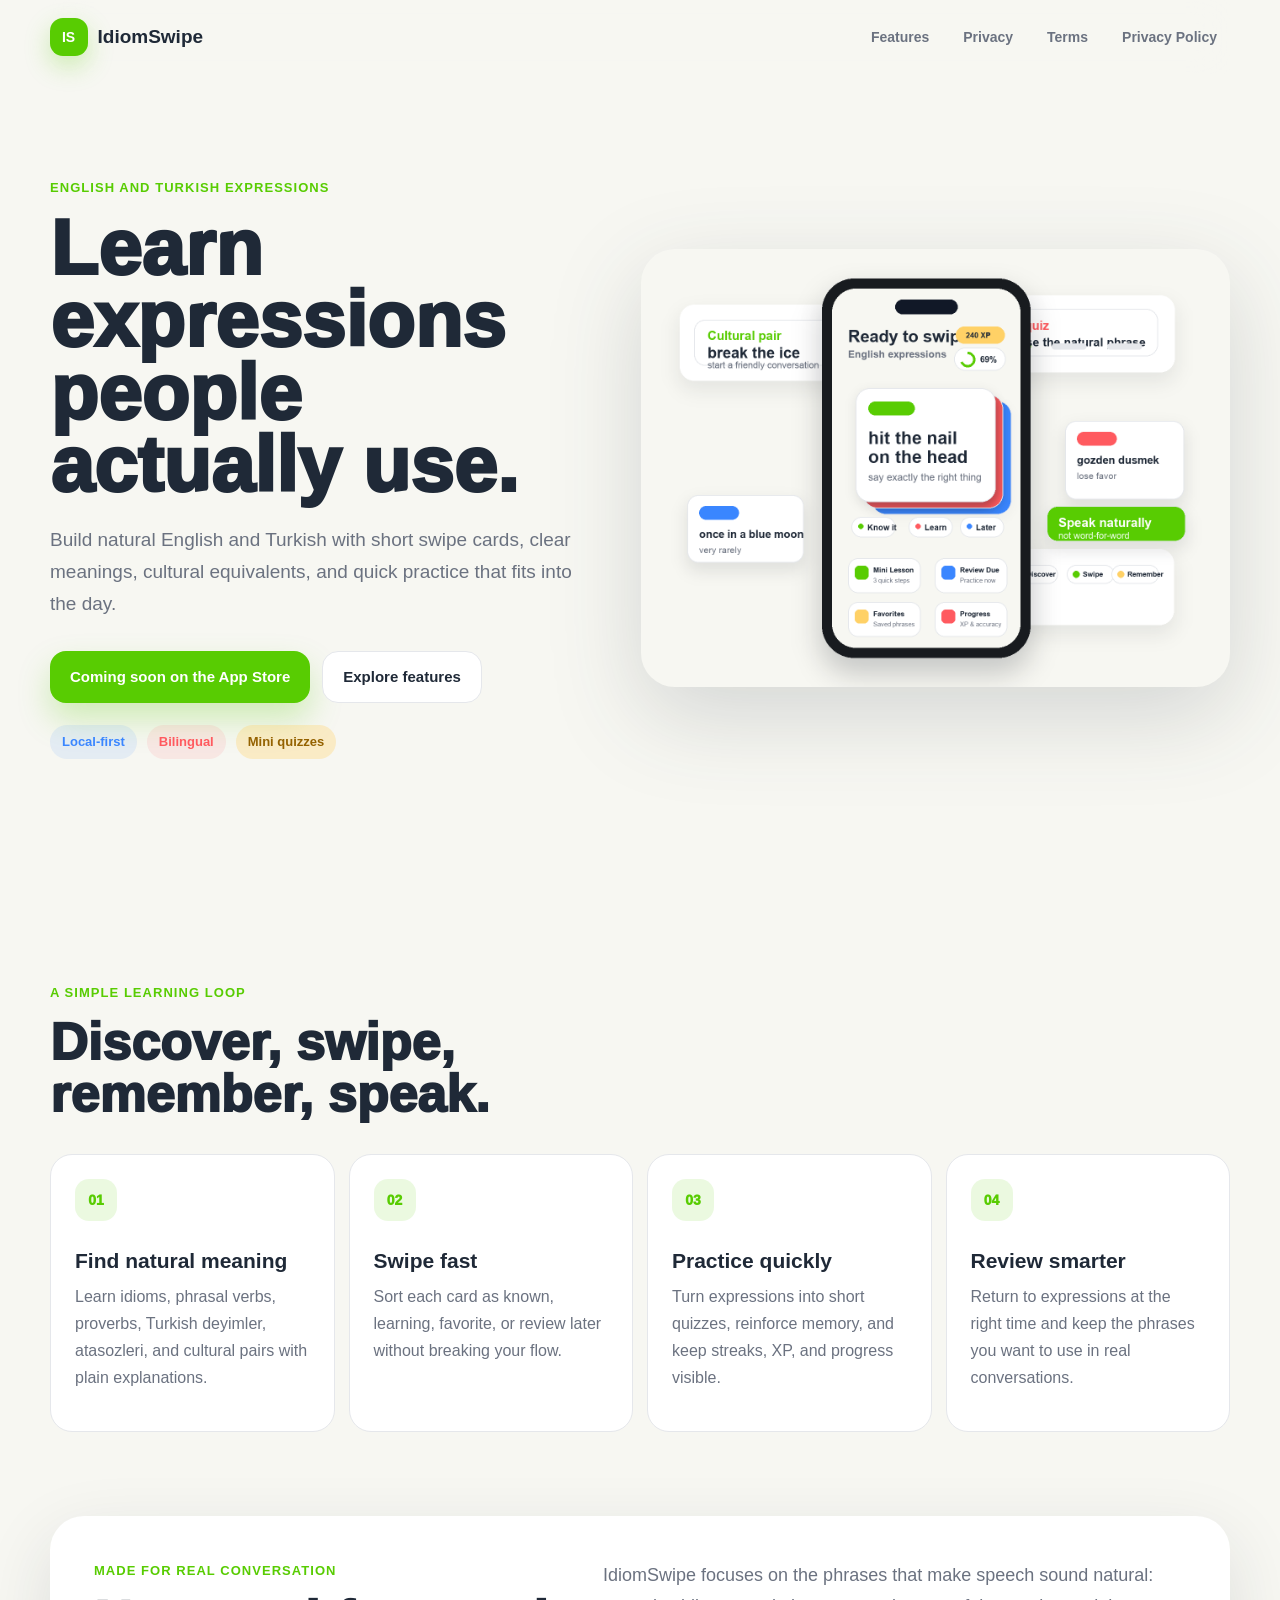
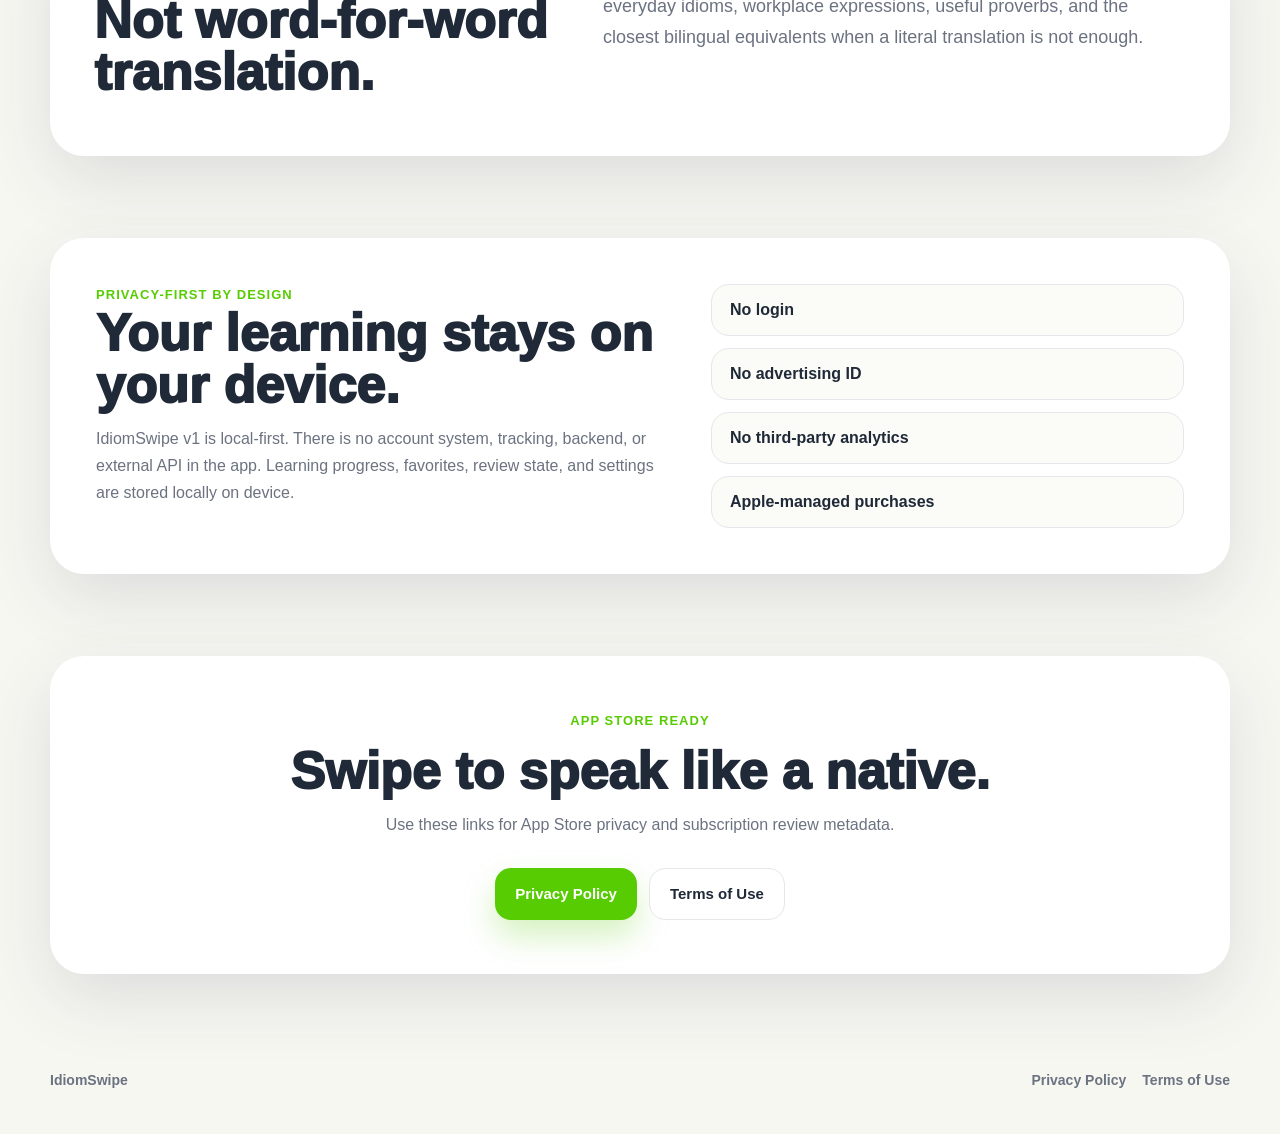
==== index.html @ c5d2aee6 "Initial commit" ====
<!doctype html>
<html lang="en">
<head>
  <meta charset="utf-8">
  <meta name="viewport" content="width=device-width, initial-scale=1">
  <title>IdiomSwipe - Learn expressions people actually use</title>
  <meta name="description" content="IdiomSwipe helps you learn English and Turkish idioms, phrasal verbs, proverbs, and cultural equivalents with fast swipe cards and mini quizzes.">
  <meta property="og:title" content="IdiomSwipe">
  <meta property="og:description" content="Swipe through real English and Turkish expressions, practice with mini quizzes, and remember what matters.">
  <meta property="og:image" content="assets/idiomswipe-product-shot.png">
  <link rel="stylesheet" href="styles.css">
</head>
<body>
  <header class="site-header">
    <a class="brand" href="index.html" aria-label="IdiomSwipe home">
      <span class="brand-mark">IS</span>
      <span>IdiomSwipe</span>
    </a>
    <button class="menu-button" type="button" aria-label="Open menu" aria-expanded="false" data-menu-button>
      <span></span>
      <span></span>
    </button>
    <nav class="site-nav" data-nav>
      <a href="#features">Features</a>
      <a href="#privacy">Privacy</a>
      <a href="terms.html">Terms</a>
      <a href="privacy.html">Privacy Policy</a>
    </nav>
  </header>

  <main>
    <section class="hero">
      <div class="hero-copy">
        <p class="eyebrow">English and Turkish expressions</p>
        <h1>Learn expressions people actually use.</h1>
        <p class="hero-text">Build natural English and Turkish with short swipe cards, clear meanings, cultural equivalents, and quick practice that fits into the day.</p>
        <div class="hero-actions">
          <a class="primary-link" href="#download">Coming soon on the App Store</a>
          <a class="secondary-link" href="#features">Explore features</a>
        </div>
        <div class="proof-row" aria-label="Product highlights">
          <span>Local-first</span>
          <span>Bilingual</span>
          <span>Mini quizzes</span>
        </div>
      </div>
      <figure class="hero-media">
        <img src="assets/idiomswipe-product-shot.png" alt="IdiomSwipe app preview with swipe cards, progress, and mini lessons">
      </figure>
    </section>

    <section class="journey" id="features" aria-labelledby="features-title">
      <div class="section-heading">
        <p class="eyebrow">A simple learning loop</p>
        <h2 id="features-title">Discover, swipe, remember, speak.</h2>
      </div>
      <div class="journey-grid">
        <article>
          <span class="step">01</span>
          <h3>Find natural meaning</h3>
          <p>Learn idioms, phrasal verbs, proverbs, Turkish deyimler, atasozleri, and cultural pairs with plain explanations.</p>
        </article>
        <article>
          <span class="step">02</span>
          <h3>Swipe fast</h3>
          <p>Sort each card as known, learning, favorite, or review later without breaking your flow.</p>
        </article>
        <article>
          <span class="step">03</span>
          <h3>Practice quickly</h3>
          <p>Turn expressions into short quizzes, reinforce memory, and keep streaks, XP, and progress visible.</p>
        </article>
        <article>
          <span class="step">04</span>
          <h3>Review smarter</h3>
          <p>Return to expressions at the right time and keep the phrases you want to use in real conversations.</p>
        </article>
      </div>
    </section>

    <section class="content-band">
      <div>
        <p class="eyebrow">Made for real conversation</p>
        <h2>Not word-for-word translation.</h2>
      </div>
      <p>IdiomSwipe focuses on the phrases that make speech sound natural: everyday idioms, workplace expressions, useful proverbs, and the closest bilingual equivalents when a literal translation is not enough.</p>
    </section>

    <section class="privacy-band" id="privacy" aria-labelledby="privacy-title">
      <div class="privacy-copy">
        <p class="eyebrow">Privacy-first by design</p>
        <h2 id="privacy-title">Your learning stays on your device.</h2>
        <p>IdiomSwipe v1 is local-first. There is no account system, tracking, backend, or external API in the app. Learning progress, favorites, review state, and settings are stored locally on device.</p>
      </div>
      <div class="privacy-list" aria-label="Privacy summary">
        <span>No login</span>
        <span>No advertising ID</span>
        <span>No third-party analytics</span>
        <span>Apple-managed purchases</span>
      </div>
    </section>

    <section class="download" id="download" aria-labelledby="download-title">
      <p class="eyebrow">App Store ready</p>
      <h2 id="download-title">Swipe to speak like a native.</h2>
      <p>Use these links for App Store privacy and subscription review metadata.</p>
      <div class="hero-actions">
        <a class="primary-link" href="privacy.html">Privacy Policy</a>
        <a class="secondary-link" href="terms.html">Terms of Use</a>
      </div>
    </section>
  </main>

  <footer class="site-footer">
    <span>IdiomSwipe</span>
    <div>
      <a href="privacy.html">Privacy Policy</a>
      <a href="terms.html">Terms of Use</a>
    </div>
  </footer>

  <script src="script.js"></script>
</body>
</html>
---- styles.css ----
:root {
  color-scheme: light;
  --background: #f7f7f2;
  --surface: #ffffff;
  --ink: #1f2937;
  --muted: #6b7280;
  --line: #e5e7eb;
  --green: #58cc02;
  --coral: #ff5a5f;
  --blue: #3a86ff;
  --yellow: #ffd166;
  --radius: 22px;
  --shadow: 0 24px 70px rgba(31, 41, 55, 0.12);
}

* {
  box-sizing: border-box;
}

html {
  scroll-behavior: smooth;
}

body {
  margin: 0;
  background: var(--background);
  color: var(--ink);
  font-family: ui-rounded, "SF Pro Rounded", "SF Pro Display", -apple-system, BlinkMacSystemFont, "Segoe UI", sans-serif;
  letter-spacing: 0;
}

a {
  color: inherit;
  text-decoration: none;
}

img {
  display: block;
  max-width: 100%;
}

.site-header {
  position: sticky;
  top: 0;
  z-index: 10;
  display: flex;
  align-items: center;
  justify-content: space-between;
  gap: 24px;
  width: min(1180px, calc(100% - 40px));
  margin: 0 auto;
  padding: 18px 0;
  background: rgba(247, 247, 242, 0.9);
  backdrop-filter: blur(18px);
}

.brand {
  display: inline-flex;
  align-items: center;
  gap: 10px;
  font-size: 19px;
  font-weight: 900;
}

.brand-mark {
  display: grid;
  place-items: center;
  width: 38px;
  height: 38px;
  border-radius: 13px;
  background: var(--green);
  color: #fff;
  font-size: 14px;
  box-shadow: 0 10px 26px rgba(88, 204, 2, 0.28);
}

.site-nav {
  display: flex;
  align-items: center;
  gap: 8px;
}

.site-nav a {
  padding: 10px 13px;
  border-radius: 999px;
  color: var(--muted);
  font-size: 14px;
  font-weight: 800;
}

.site-nav a:hover,
.site-nav a:focus-visible {
  background: var(--surface);
  color: var(--ink);
  outline: none;
}

.menu-button {
  display: none;
  width: 44px;
  height: 44px;
  border: 0;
  border-radius: 15px;
  background: var(--surface);
}

.menu-button span {
  display: block;
  width: 18px;
  height: 2px;
  margin: 5px auto;
  border-radius: 2px;
  background: var(--ink);
}

.hero {
  display: grid;
  grid-template-columns: minmax(0, 0.95fr) minmax(460px, 1.05fr);
  align-items: center;
  gap: 58px;
  width: min(1180px, calc(100% - 40px));
  min-height: calc(100vh - 76px);
  margin: 0 auto;
  padding: 34px 0 70px;
}

.eyebrow {
  margin: 0 0 12px;
  color: var(--green);
  font-size: 13px;
  font-weight: 900;
  letter-spacing: 0.08em;
  text-transform: uppercase;
}

h1,
h2,
h3,
p {
  margin-top: 0;
}

h1 {
  max-width: 640px;
  margin-bottom: 22px;
  font-size: 78px;
  line-height: 0.93;
  font-weight: 950;
}

h2 {
  margin-bottom: 14px;
  font-size: 52px;
  line-height: 1;
  font-weight: 950;
}

h3 {
  margin-bottom: 10px;
  font-size: 21px;
  line-height: 1.12;
  font-weight: 900;
}

p {
  color: var(--muted);
  font-size: 16px;
  line-height: 1.7;
}

.hero-text {
  max-width: 570px;
  font-size: 19px;
}

.hero-actions {
  display: flex;
  flex-wrap: wrap;
  gap: 12px;
  margin: 30px 0 22px;
}

.primary-link,
.secondary-link {
  display: inline-flex;
  align-items: center;
  justify-content: center;
  min-height: 52px;
  padding: 0 20px;
  border-radius: 16px;
  font-size: 15px;
  font-weight: 900;
}

.primary-link {
  background: var(--green);
  color: #fff;
  box-shadow: 0 16px 32px rgba(88, 204, 2, 0.25);
}

.secondary-link {
  background: var(--surface);
  color: var(--ink);
  border: 1px solid var(--line);
}

.proof-row {
  display: flex;
  flex-wrap: wrap;
  gap: 10px;
}

.proof-row span {
  display: inline-flex;
  align-items: center;
  min-height: 34px;
  padding: 0 12px;
  border-radius: 999px;
  background: rgba(58, 134, 255, 0.1);
  color: var(--blue);
  font-size: 13px;
  font-weight: 900;
}

.proof-row span:nth-child(2) {
  background: rgba(255, 90, 95, 0.1);
  color: var(--coral);
}

.proof-row span:nth-child(3) {
  background: rgba(255, 209, 102, 0.32);
  color: #946200;
}

.hero-media {
  margin: 0;
}

.hero-media img {
  width: 100%;
  border-radius: 34px;
  filter: drop-shadow(0 28px 45px rgba(31, 41, 55, 0.16));
}

.journey,
.privacy-band,
.download,
.legal-page {
  width: min(1180px, calc(100% - 40px));
  margin: 0 auto;
}

.journey {
  padding: 84px 0;
}

.section-heading {
  max-width: 650px;
  margin-bottom: 34px;
}

.journey-grid {
  display: grid;
  grid-template-columns: repeat(4, minmax(0, 1fr));
  gap: 14px;
}

.journey-grid article {
  min-height: 250px;
  padding: 24px;
  border: 1px solid var(--line);
  border-radius: var(--radius);
  background: var(--surface);
}

.step {
  display: inline-flex;
  align-items: center;
  justify-content: center;
  width: 42px;
  height: 42px;
  margin-bottom: 28px;
  border-radius: 14px;
  background: rgba(88, 204, 2, 0.12);
  color: var(--green);
  font-size: 14px;
  font-weight: 950;
}

.content-band,
.privacy-band,
.download {
  border-radius: 34px;
  background: var(--surface);
  box-shadow: var(--shadow);
}

.content-band {
  display: grid;
  grid-template-columns: 0.9fr 1.1fr;
  gap: 32px;
  width: min(1180px, calc(100% - 40px));
  margin: 0 auto;
  padding: 44px;
}

.content-band p:last-child {
  margin: 0;
  font-size: 18px;
}

.privacy-band {
  display: grid;
  grid-template-columns: 1fr 0.82fr;
  gap: 38px;
  margin-top: 82px;
  padding: 46px;
}

.privacy-copy p {
  max-width: 650px;
  margin-bottom: 0;
}

.privacy-list {
  display: grid;
  gap: 12px;
  align-content: center;
}

.privacy-list span {
  display: block;
  padding: 16px 18px;
  border: 1px solid var(--line);
  border-radius: 18px;
  background: #fbfbf8;
  font-weight: 900;
}

.download {
  margin-top: 82px;
  margin-bottom: 70px;
  padding: 54px;
  text-align: center;
}

.download .hero-actions {
  justify-content: center;
  margin-bottom: 0;
}

.site-footer {
  display: flex;
  align-items: center;
  justify-content: space-between;
  gap: 18px;
  width: min(1180px, calc(100% - 40px));
  margin: 0 auto;
  padding: 28px 0 46px;
  color: var(--muted);
  font-size: 14px;
  font-weight: 800;
}

.site-footer div {
  display: flex;
  flex-wrap: wrap;
  gap: 16px;
}

.legal-page {
  max-width: 820px;
  padding: 66px 0 84px;
}

.legal-page h1 {
  font-size: 68px;
}

.legal-page section {
  padding: 26px 0;
  border-top: 1px solid var(--line);
}

.legal-page h2 {
  font-size: 24px;
  line-height: 1.1;
}

.legal-page a {
  color: var(--blue);
  font-weight: 900;
}

@media (max-width: 920px) {
  .hero,
  .content-band,
  .privacy-band {
    grid-template-columns: 1fr;
  }

  .hero {
    min-height: auto;
    padding-top: 42px;
  }

  h1 {
    font-size: 62px;
  }

  h2 {
    font-size: 44px;
  }

  .journey-grid {
    grid-template-columns: repeat(2, minmax(0, 1fr));
  }
}

@media (max-width: 680px) {
  .site-header,
  .hero,
  .journey,
  .content-band,
  .privacy-band,
  .download,
  .site-footer,
  .legal-page {
    width: min(100% - 28px, 1180px);
  }

  .site-header {
    align-items: flex-start;
  }

  .menu-button {
    display: block;
  }

  .site-nav {
    position: absolute;
    top: 66px;
    right: 0;
    display: none;
    width: min(270px, calc(100vw - 28px));
    padding: 10px;
    border: 1px solid var(--line);
    border-radius: 20px;
    background: var(--surface);
    box-shadow: var(--shadow);
  }

  .site-nav.is-open {
    display: grid;
  }

  .legal-nav {
    position: static;
    display: flex;
    width: auto;
    padding: 0;
    border: 0;
    background: transparent;
    box-shadow: none;
  }

  .hero {
    gap: 32px;
  }

  h1 {
    font-size: 44px;
  }

  h2 {
    font-size: 32px;
  }

  .legal-page h1 {
    font-size: 42px;
  }

  .hero-media img {
    border-radius: 24px;
  }

  .journey {
    padding: 58px 0;
  }

  .journey-grid {
    grid-template-columns: 1fr;
  }

  .journey-grid article {
    min-height: 0;
  }

  .content-band,
  .privacy-band,
  .download {
    padding: 28px;
    border-radius: 26px;
  }

  .site-footer {
    align-items: flex-start;
    flex-direction: column;
  }
}
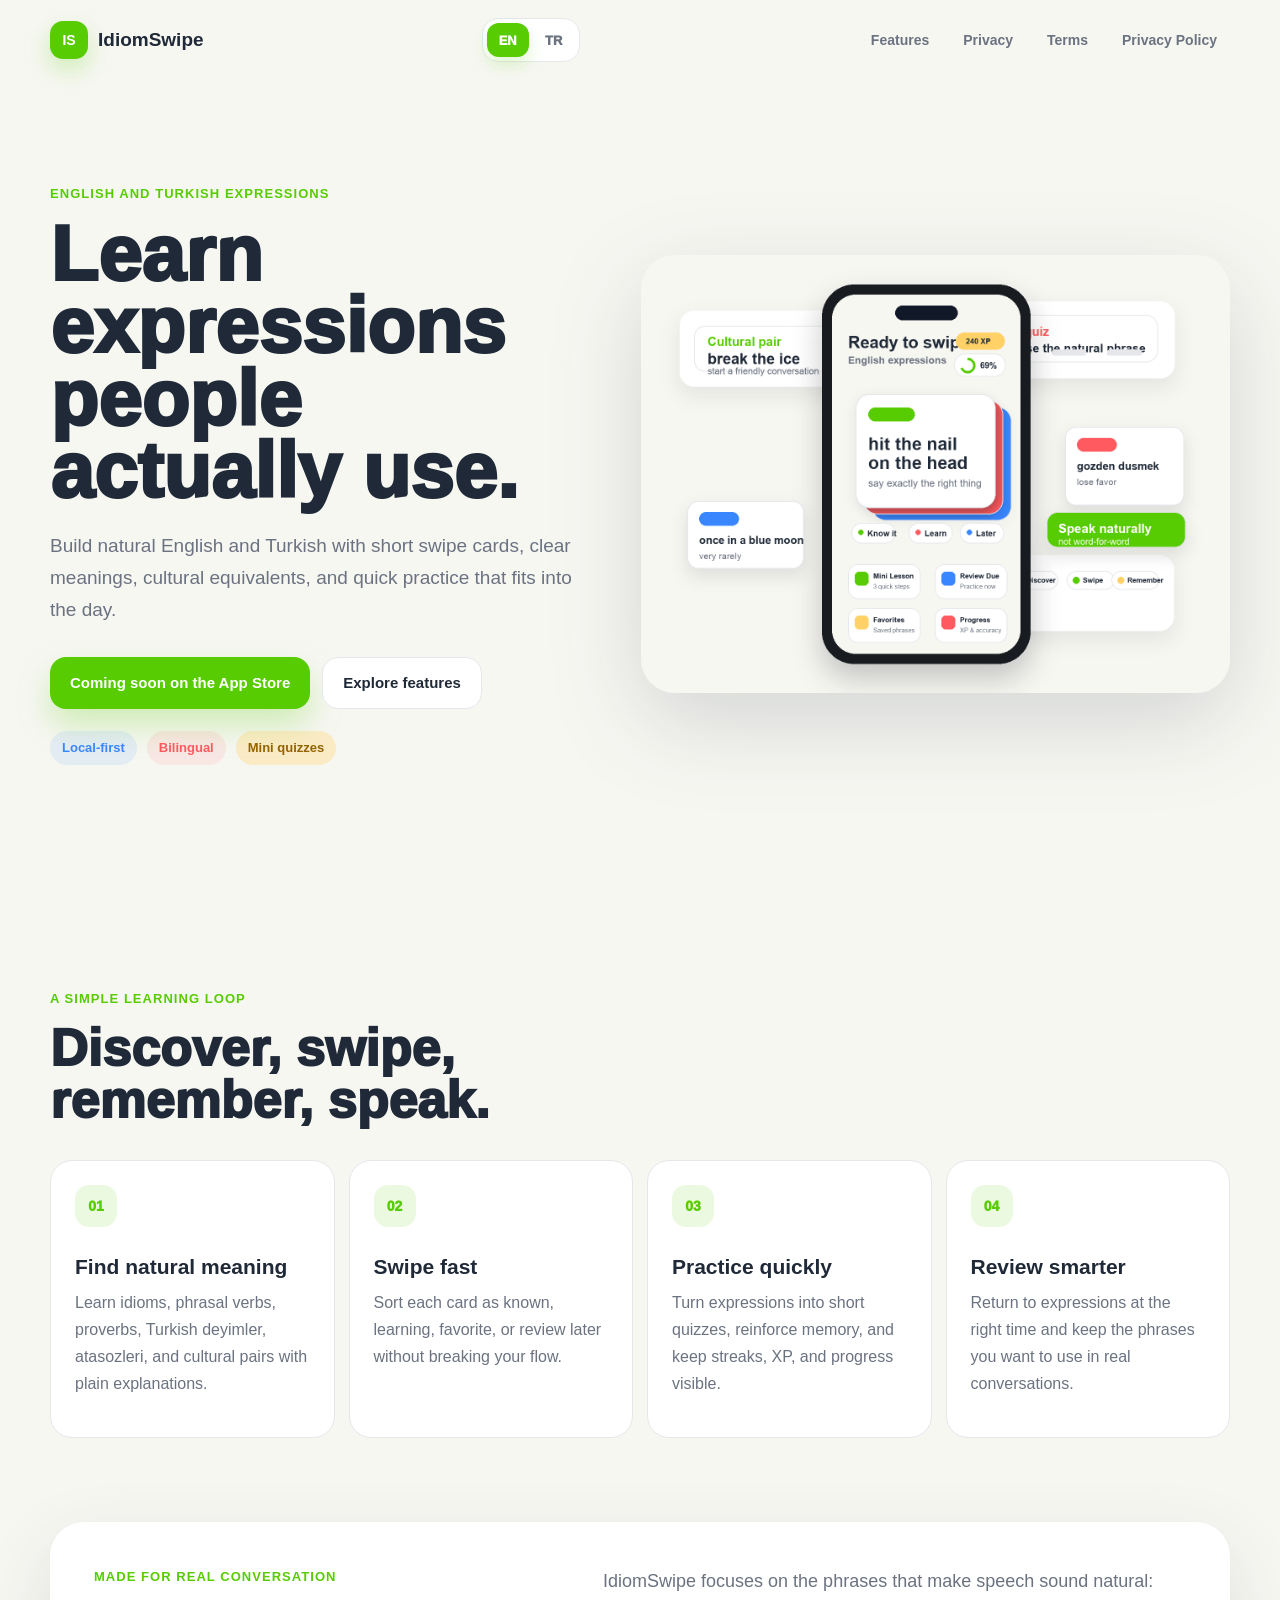
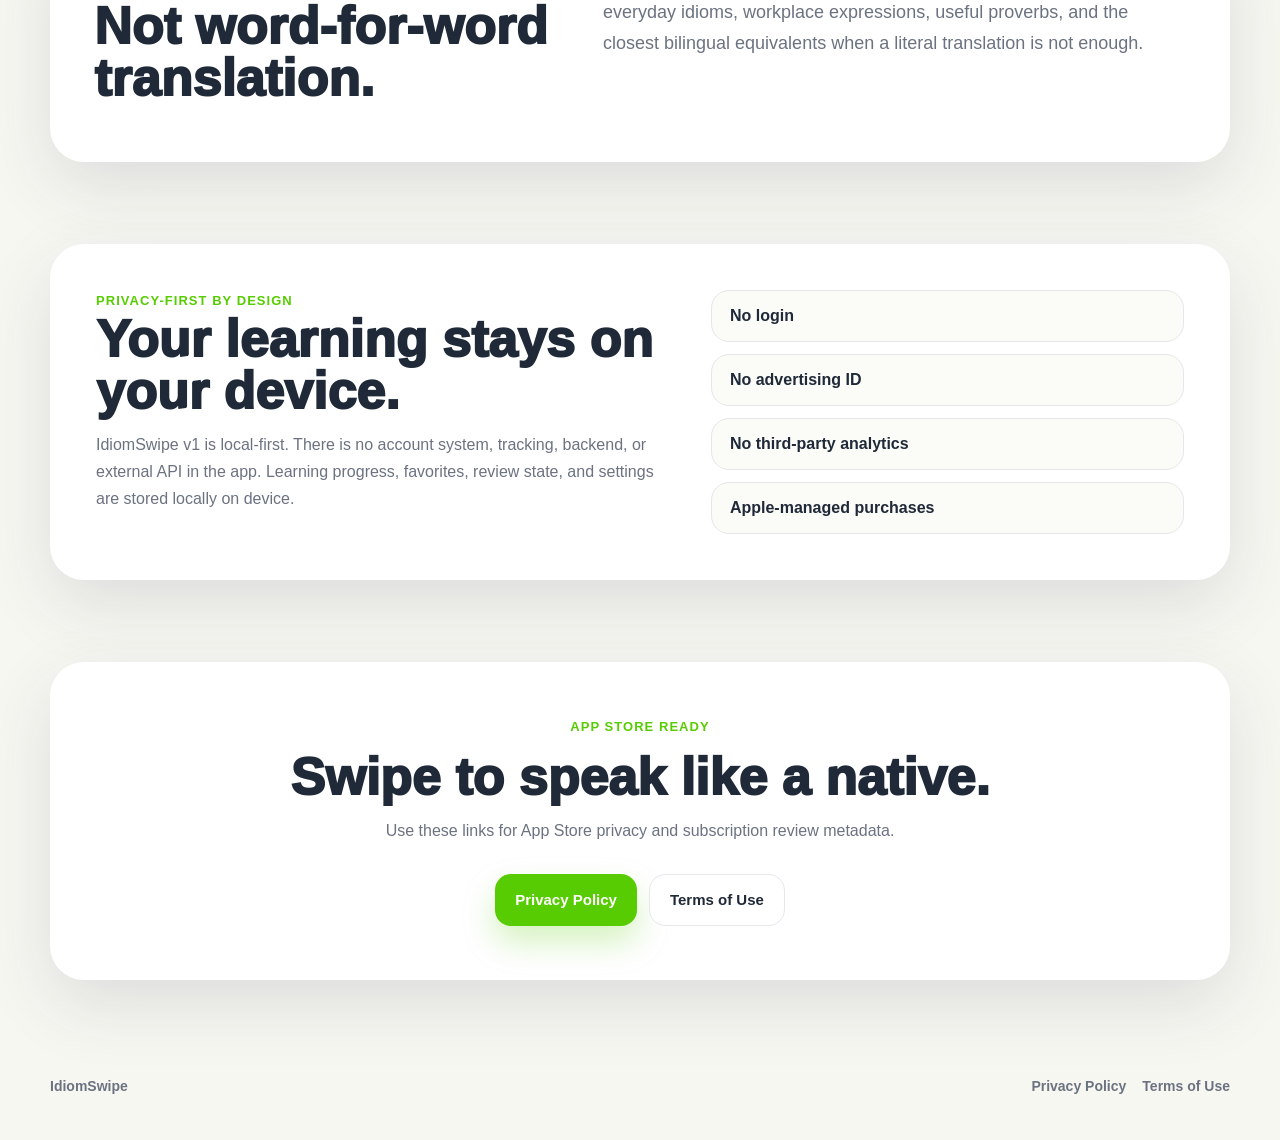
==== commit 919a620d: "Add language switch and i18n translations Introduce EN/TR internationalization: add language switch " ====
--- a/index.html
+++ b/index.html
@@ -10,103 +10,107 @@
   <meta property="og:image" content="assets/idiomswipe-product-shot.png">
   <link rel="stylesheet" href="styles.css">
 </head>
-<body>
+<body data-page="home">
   <header class="site-header">
-    <a class="brand" href="index.html" aria-label="IdiomSwipe home">
+    <a class="brand" href="index.html" aria-label="IdiomSwipe home" data-i18n-aria="brandAria">
       <span class="brand-mark">IS</span>
       <span>IdiomSwipe</span>
     </a>
-    <button class="menu-button" type="button" aria-label="Open menu" aria-expanded="false" data-menu-button>
+    <div class="language-switch" role="group" aria-label="Language">
+      <button type="button" data-lang-option="en">EN</button>
+      <button type="button" data-lang-option="tr">TR</button>
+    </div>
+    <button class="menu-button" type="button" aria-label="Open menu" aria-expanded="false" data-menu-button data-i18n-aria="menuAria">
       <span></span>
       <span></span>
     </button>
     <nav class="site-nav" data-nav>
-      <a href="#features">Features</a>
-      <a href="#privacy">Privacy</a>
-      <a href="terms.html">Terms</a>
-      <a href="privacy.html">Privacy Policy</a>
+      <a href="#features" data-i18n="navFeatures">Features</a>
+      <a href="#privacy" data-i18n="navPrivacy">Privacy</a>
+      <a href="terms.html" data-i18n="navTerms">Terms</a>
+      <a href="privacy.html" data-i18n="navPrivacyPolicy">Privacy Policy</a>
     </nav>
   </header>
 
   <main>
     <section class="hero">
       <div class="hero-copy">
-        <p class="eyebrow">English and Turkish expressions</p>
-        <h1>Learn expressions people actually use.</h1>
-        <p class="hero-text">Build natural English and Turkish with short swipe cards, clear meanings, cultural equivalents, and quick practice that fits into the day.</p>
+        <p class="eyebrow" data-i18n="heroEyebrow">English and Turkish expressions</p>
+        <h1 data-i18n="heroTitle">Learn expressions people actually use.</h1>
+        <p class="hero-text" data-i18n="heroText">Build natural English and Turkish with short swipe cards, clear meanings, cultural equivalents, and quick practice that fits into the day.</p>
         <div class="hero-actions">
-          <a class="primary-link" href="#download">Coming soon on the App Store</a>
-          <a class="secondary-link" href="#features">Explore features</a>
+          <a class="primary-link" href="#download" data-i18n="heroPrimary">Coming soon on the App Store</a>
+          <a class="secondary-link" href="#features" data-i18n="heroSecondary">Explore features</a>
         </div>
-        <div class="proof-row" aria-label="Product highlights">
-          <span>Local-first</span>
-          <span>Bilingual</span>
-          <span>Mini quizzes</span>
+        <div class="proof-row" aria-label="Product highlights" data-i18n-aria="proofAria">
+          <span data-i18n="proofLocal">Local-first</span>
+          <span data-i18n="proofBilingual">Bilingual</span>
+          <span data-i18n="proofQuizzes">Mini quizzes</span>
         </div>
       </div>
       <figure class="hero-media">
-        <img src="assets/idiomswipe-product-shot.png" alt="IdiomSwipe app preview with swipe cards, progress, and mini lessons">
+        <img src="assets/idiomswipe-product-shot.png" alt="IdiomSwipe app preview with swipe cards, progress, and mini lessons" data-i18n-alt="heroImageAlt">
       </figure>
     </section>
 
     <section class="journey" id="features" aria-labelledby="features-title">
       <div class="section-heading">
-        <p class="eyebrow">A simple learning loop</p>
-        <h2 id="features-title">Discover, swipe, remember, speak.</h2>
+        <p class="eyebrow" data-i18n="featuresEyebrow">A simple learning loop</p>
+        <h2 id="features-title" data-i18n="featuresTitle">Discover, swipe, remember, speak.</h2>
       </div>
       <div class="journey-grid">
         <article>
           <span class="step">01</span>
-          <h3>Find natural meaning</h3>
-          <p>Learn idioms, phrasal verbs, proverbs, Turkish deyimler, atasozleri, and cultural pairs with plain explanations.</p>
+          <h3 data-i18n="featureOneTitle">Find natural meaning</h3>
+          <p data-i18n="featureOneText">Learn idioms, phrasal verbs, proverbs, Turkish deyimler, atasozleri, and cultural pairs with plain explanations.</p>
         </article>
         <article>
           <span class="step">02</span>
-          <h3>Swipe fast</h3>
-          <p>Sort each card as known, learning, favorite, or review later without breaking your flow.</p>
+          <h3 data-i18n="featureTwoTitle">Swipe fast</h3>
+          <p data-i18n="featureTwoText">Sort each card as known, learning, favorite, or review later without breaking your flow.</p>
         </article>
         <article>
           <span class="step">03</span>
-          <h3>Practice quickly</h3>
-          <p>Turn expressions into short quizzes, reinforce memory, and keep streaks, XP, and progress visible.</p>
+          <h3 data-i18n="featureThreeTitle">Practice quickly</h3>
+          <p data-i18n="featureThreeText">Turn expressions into short quizzes, reinforce memory, and keep streaks, XP, and progress visible.</p>
         </article>
         <article>
           <span class="step">04</span>
-          <h3>Review smarter</h3>
-          <p>Return to expressions at the right time and keep the phrases you want to use in real conversations.</p>
+          <h3 data-i18n="featureFourTitle">Review smarter</h3>
+          <p data-i18n="featureFourText">Return to expressions at the right time and keep the phrases you want to use in real conversations.</p>
         </article>
       </div>
     </section>
 
     <section class="content-band">
       <div>
-        <p class="eyebrow">Made for real conversation</p>
-        <h2>Not word-for-word translation.</h2>
+        <p class="eyebrow" data-i18n="contentEyebrow">Made for real conversation</p>
+        <h2 data-i18n="contentTitle">Not word-for-word translation.</h2>
       </div>
-      <p>IdiomSwipe focuses on the phrases that make speech sound natural: everyday idioms, workplace expressions, useful proverbs, and the closest bilingual equivalents when a literal translation is not enough.</p>
+      <p data-i18n="contentText">IdiomSwipe focuses on the phrases that make speech sound natural: everyday idioms, workplace expressions, useful proverbs, and the closest bilingual equivalents when a literal translation is not enough.</p>
     </section>
 
     <section class="privacy-band" id="privacy" aria-labelledby="privacy-title">
       <div class="privacy-copy">
-        <p class="eyebrow">Privacy-first by design</p>
-        <h2 id="privacy-title">Your learning stays on your device.</h2>
-        <p>IdiomSwipe v1 is local-first. There is no account system, tracking, backend, or external API in the app. Learning progress, favorites, review state, and settings are stored locally on device.</p>
+        <p class="eyebrow" data-i18n="privacyEyebrow">Privacy-first by design</p>
+        <h2 id="privacy-title" data-i18n="privacyTitle">Your learning stays on your device.</h2>
+        <p data-i18n="privacyText">IdiomSwipe v1 is local-first. There is no account system, tracking, backend, or external API in the app. Learning progress, favorites, review state, and settings are stored locally on device.</p>
       </div>
-      <div class="privacy-list" aria-label="Privacy summary">
-        <span>No login</span>
-        <span>No advertising ID</span>
-        <span>No third-party analytics</span>
-        <span>Apple-managed purchases</span>
+      <div class="privacy-list" aria-label="Privacy summary" data-i18n-aria="privacyListAria">
+        <span data-i18n="privacyItemLogin">No login</span>
+        <span data-i18n="privacyItemAds">No advertising ID</span>
+        <span data-i18n="privacyItemAnalytics">No third-party analytics</span>
+        <span data-i18n="privacyItemPurchases">Apple-managed purchases</span>
       </div>
     </section>
 
     <section class="download" id="download" aria-labelledby="download-title">
-      <p class="eyebrow">App Store ready</p>
-      <h2 id="download-title">Swipe to speak like a native.</h2>
-      <p>Use these links for App Store privacy and subscription review metadata.</p>
+      <p class="eyebrow" data-i18n="downloadEyebrow">App Store ready</p>
+      <h2 id="download-title" data-i18n="downloadTitle">Swipe to speak like a native.</h2>
+      <p data-i18n="downloadText">Use these links for App Store privacy and subscription review metadata.</p>
       <div class="hero-actions">
-        <a class="primary-link" href="privacy.html">Privacy Policy</a>
-        <a class="secondary-link" href="terms.html">Terms of Use</a>
+        <a class="primary-link" href="privacy.html" data-i18n="navPrivacyPolicy">Privacy Policy</a>
+        <a class="secondary-link" href="terms.html" data-i18n="navTermsFull">Terms of Use</a>
       </div>
     </section>
   </main>
@@ -114,8 +118,8 @@
   <footer class="site-footer">
     <span>IdiomSwipe</span>
     <div>
-      <a href="privacy.html">Privacy Policy</a>
-      <a href="terms.html">Terms of Use</a>
+      <a href="privacy.html" data-i18n="navPrivacyPolicy">Privacy Policy</a>
+      <a href="terms.html" data-i18n="navTermsFull">Terms of Use</a>
     </div>
   </footer>
 
--- a/styles.css
+++ b/styles.css
@@ -95,6 +95,39 @@
   outline: none;
 }
 
+.language-switch {
+  display: inline-flex;
+  gap: 4px;
+  padding: 4px;
+  border: 1px solid var(--line);
+  border-radius: 16px;
+  background: var(--surface);
+}
+
+.language-switch button {
+  min-width: 42px;
+  height: 34px;
+  border: 0;
+  border-radius: 12px;
+  background: transparent;
+  color: var(--muted);
+  cursor: pointer;
+  font: inherit;
+  font-size: 13px;
+  font-weight: 950;
+}
+
+.language-switch button.is-active {
+  background: var(--green);
+  color: #fff;
+  box-shadow: 0 8px 18px rgba(88, 204, 2, 0.2);
+}
+
+.language-switch button:focus-visible {
+  outline: 2px solid var(--blue);
+  outline-offset: 2px;
+}
+
 .menu-button {
   display: none;
   width: 44px;
@@ -431,10 +464,15 @@
 
   .site-header {
     align-items: flex-start;
+    gap: 10px;
   }
 
   .menu-button {
     display: block;
+  }
+
+  .language-switch {
+    margin-left: auto;
   }
 
   .site-nav {
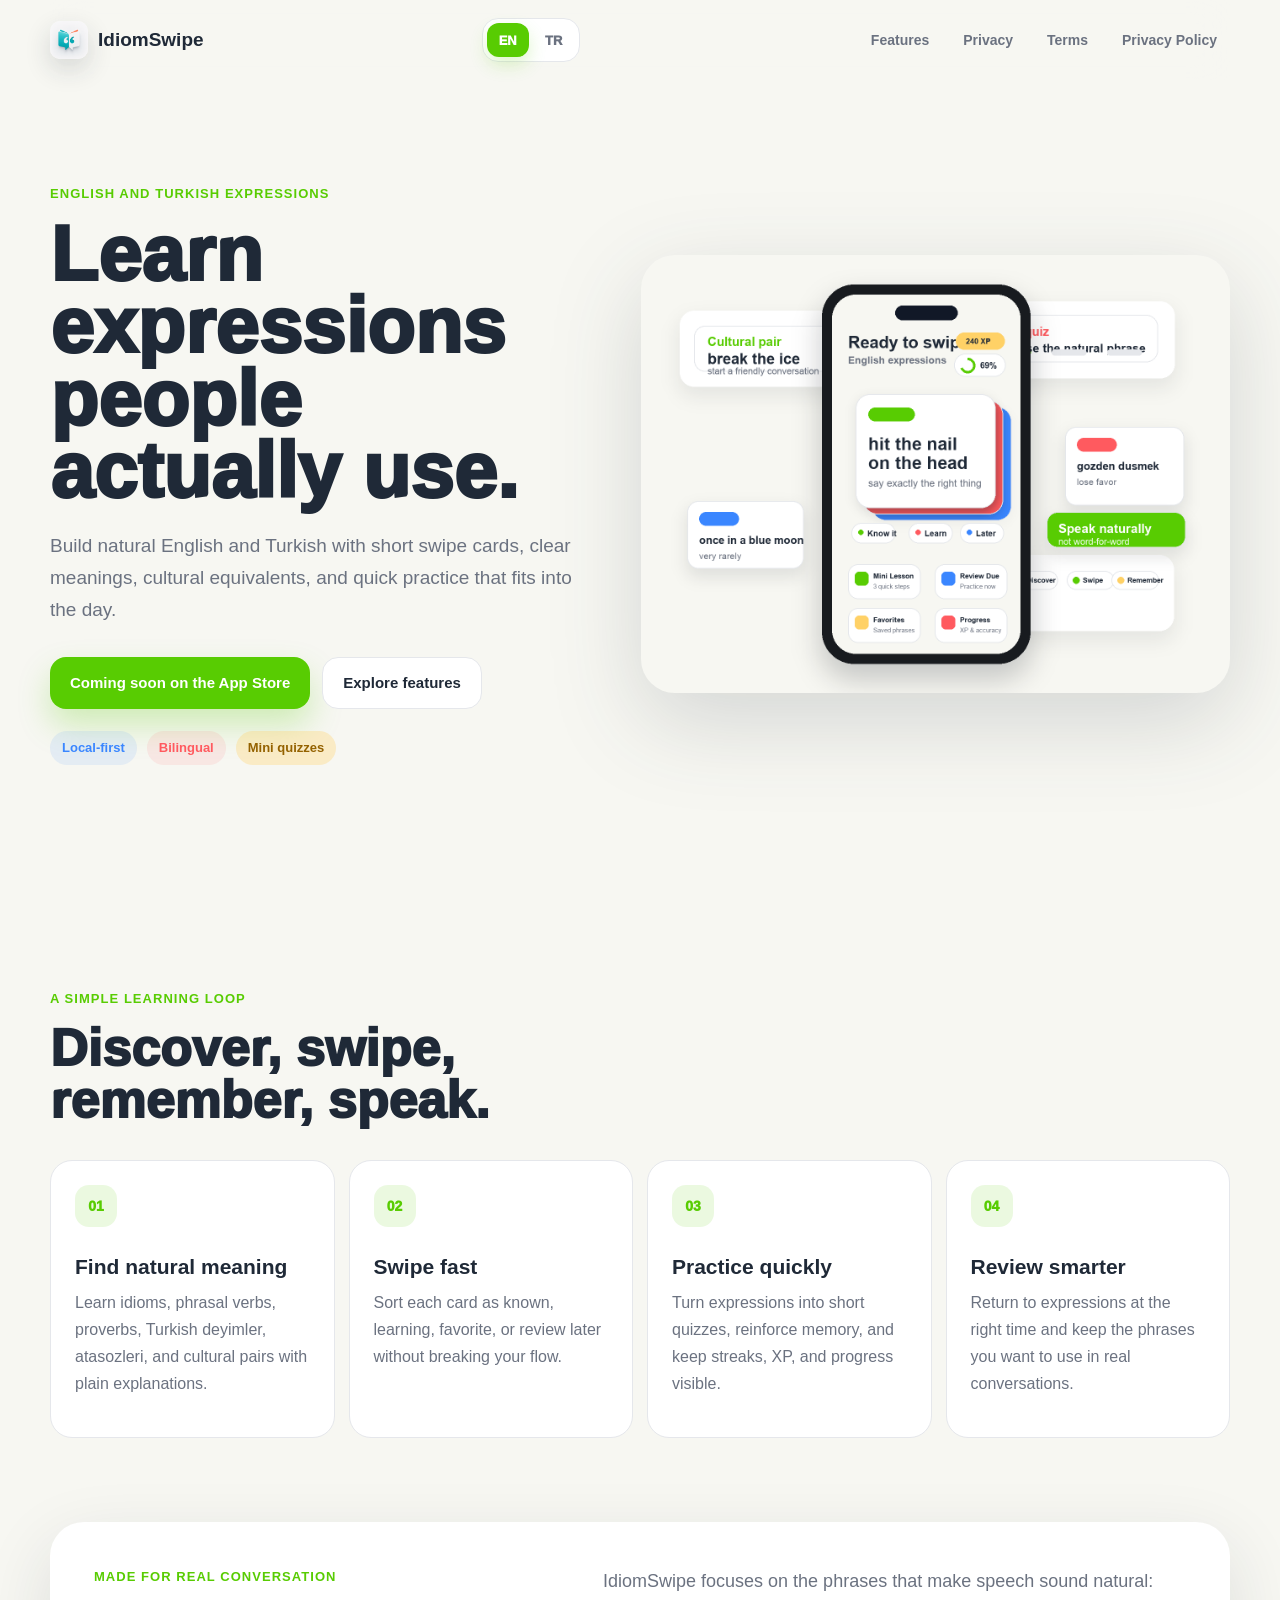
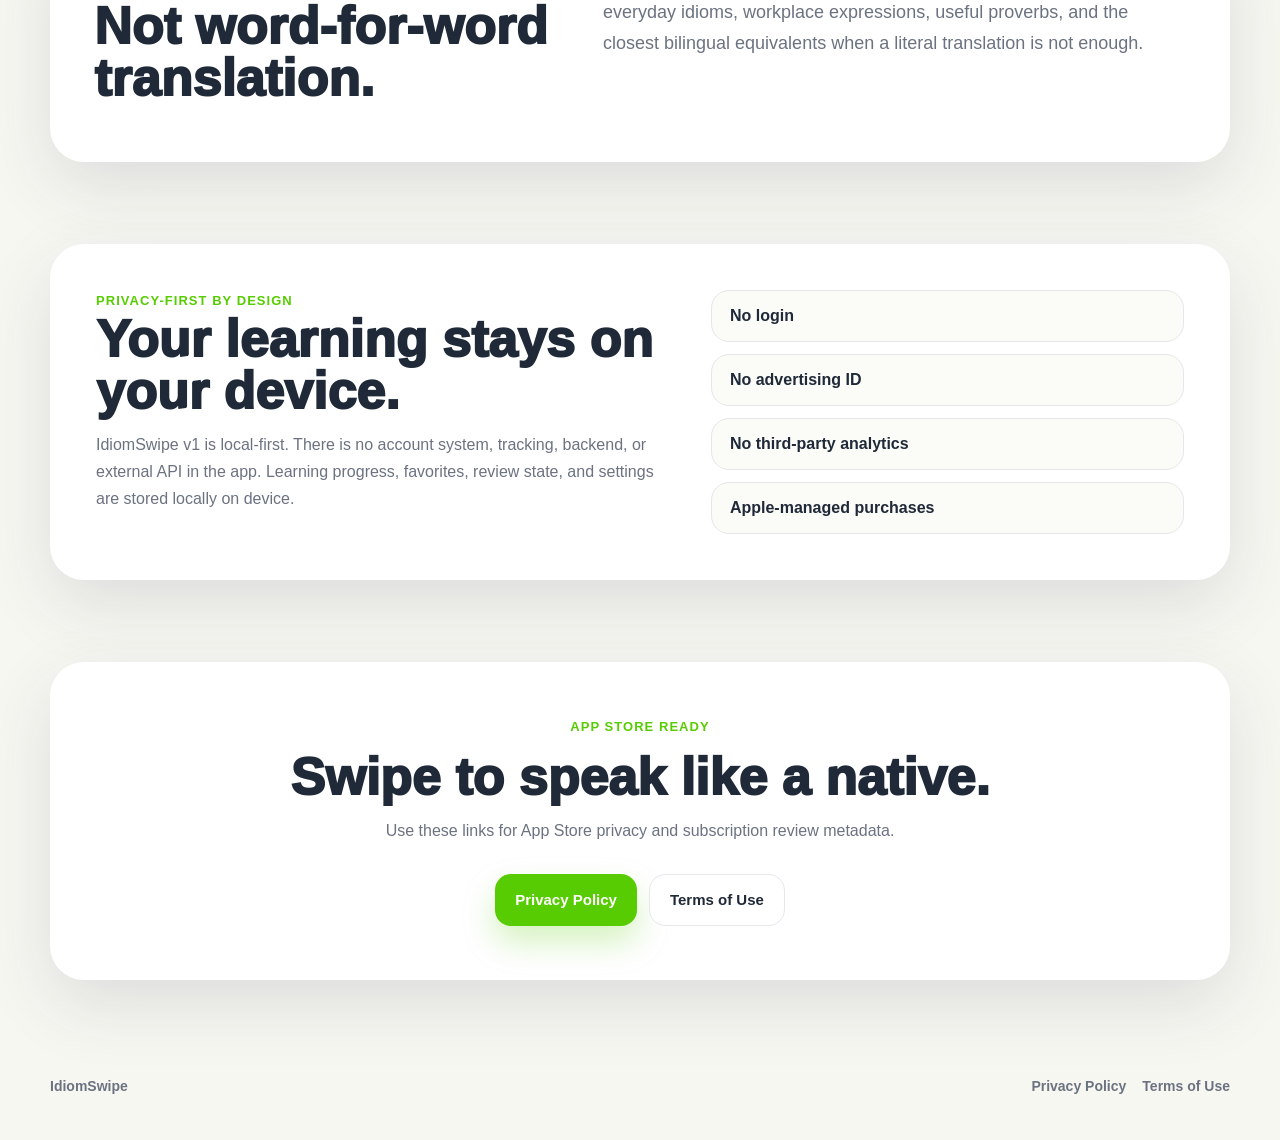
==== commit 76694981: "icon" ====
--- a/index.html
+++ b/index.html
@@ -8,12 +8,23 @@
   <meta property="og:title" content="IdiomSwipe">
   <meta property="og:description" content="Swipe through real English and Turkish expressions, practice with mini quizzes, and remember what matters.">
   <meta property="og:image" content="assets/idiomswipe-product-shot.png">
+  <meta name="theme-color" content="#f7f7f2" media="(prefers-color-scheme: light)">
+  <meta name="theme-color" content="#0f172a" media="(prefers-color-scheme: dark)">
+  <link rel="icon" type="image/png" sizes="32x32" href="assets/favicon-32.png">
+  <link rel="icon" type="image/png" sizes="16x16" href="assets/favicon-16.png">
+  <link rel="icon" type="image/png" href="assets/app-icon.png" media="(prefers-color-scheme: light)">
+  <link rel="icon" type="image/png" href="assets/app-icon-dark.png" media="(prefers-color-scheme: dark)">
+  <link rel="apple-touch-icon" href="assets/apple-touch-icon.png">
+  <link rel="manifest" href="site.webmanifest">
   <link rel="stylesheet" href="styles.css">
 </head>
 <body data-page="home">
   <header class="site-header">
     <a class="brand" href="index.html" aria-label="IdiomSwipe home" data-i18n-aria="brandAria">
-      <span class="brand-mark">IS</span>
+      <picture class="brand-mark" aria-hidden="true">
+        <source srcset="assets/app-icon-dark.png" media="(prefers-color-scheme: dark)">
+        <img src="assets/app-icon.png" alt="">
+      </picture>
       <span>IdiomSwipe</span>
     </a>
     <div class="language-switch" role="group" aria-label="Language">
--- a/styles.css
+++ b/styles.css
@@ -63,15 +63,19 @@
 }
 
 .brand-mark {
-  display: grid;
-  place-items: center;
+  display: block;
+  flex: 0 0 auto;
   width: 38px;
   height: 38px;
-  border-radius: 13px;
-  background: var(--green);
-  color: #fff;
-  font-size: 14px;
-  box-shadow: 0 10px 26px rgba(88, 204, 2, 0.28);
+  overflow: hidden;
+  border-radius: 10px;
+  box-shadow: 0 10px 26px rgba(31, 41, 55, 0.16);
+}
+
+.brand-mark img {
+  width: 100%;
+  height: 100%;
+  object-fit: cover;
 }
 
 .site-nav {
